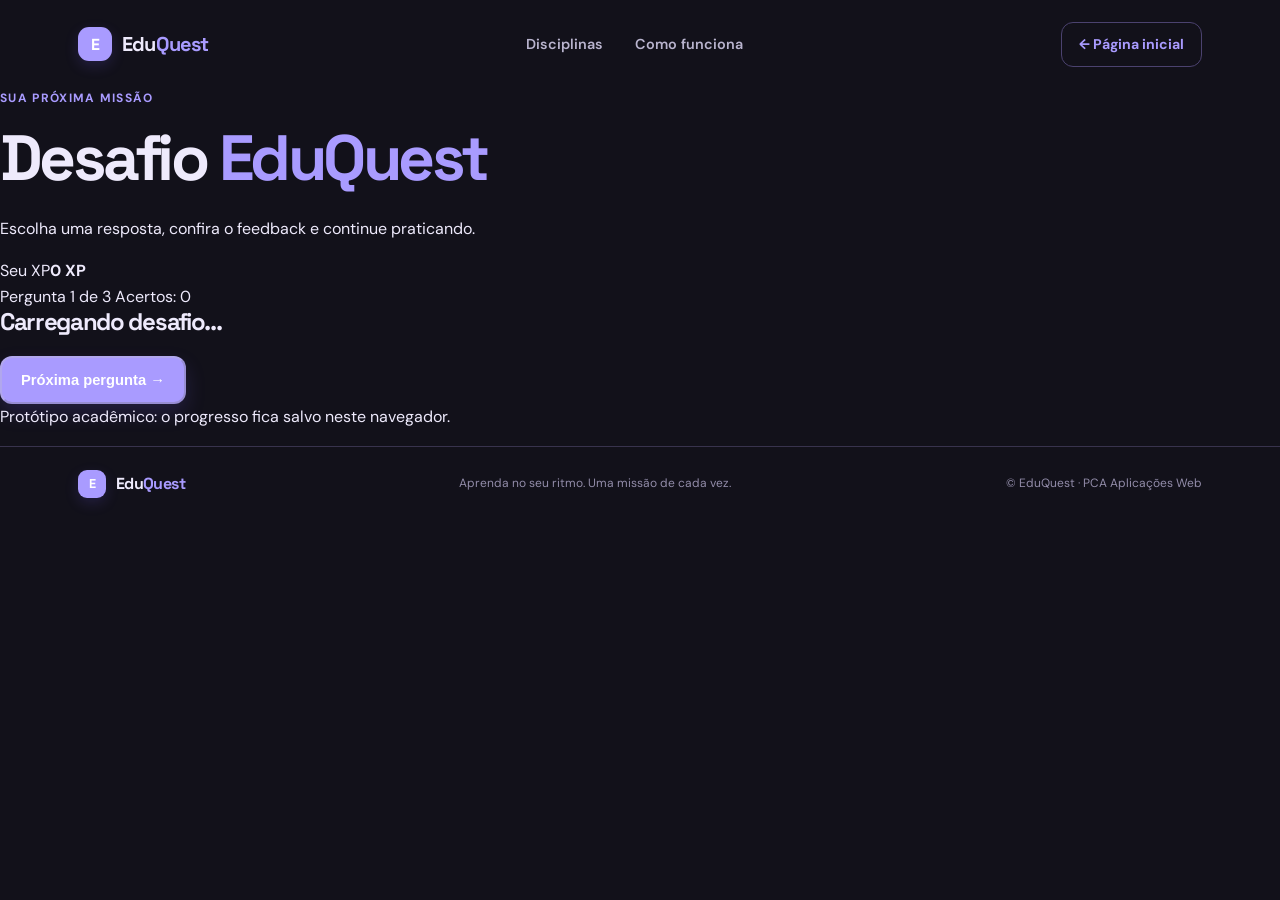
==== desafios.html @ dabb2384 "Add EduQuest quiz page" ====
<!doctype html>
<html lang="pt-BR">
<head>
  <meta charset="utf-8">
  <meta name="viewport" content="width=device-width, initial-scale=1">
  <meta name="description" content="Responda aos desafios do EduQuest e pratique seus conhecimentos.">
  <title>Desafios — EduQuest</title>
  <link rel="stylesheet" href="css/style.css">
  <script src="js/quiz.js" defer></script>
</head>
<body>
  <header class="site-header">
    <a class="brand" href="index.html" aria-label="EduQuest, página inicial">
      <span class="brand-mark" aria-hidden="true">E</span><span>Edu<span class="brand-accent">Quest</span></span>
    </a>
    <nav class="main-nav" aria-label="Navegação principal">
      <a href="index.html#disciplinas">Disciplinas</a>
      <a href="index.html#como-funciona">Como funciona</a>
    </nav>
    <a class="header-cta" href="index.html">← Página inicial</a>
  </header>

  <main class="quiz-main">
    <section class="quiz-intro">
      <p class="eyebrow">Sua próxima missão</p>
      <h1 id="quiz-title">Desafio <span>EduQuest</span></h1>
      <p id="quiz-description">Escolha uma resposta, confira o feedback e continue praticando.</p>
      <div class="xp-summary"><span>Seu XP</span><strong id="xp-total">0 XP</strong></div>
    </section>

    <section class="quiz-panel" aria-live="polite">
      <div class="quiz-progress-row">
        <span id="question-count">Pergunta 1 de 3</span>
        <span id="quiz-score">Acertos: 0</span>
      </div>
      <div class="quiz-progress-track"><div id="progress-fill" class="quiz-progress-fill"></div></div>
      <h2 id="question-text">Carregando desafio…</h2>
      <div id="answer-options" class="answer-options"></div>
      <p id="feedback" class="quiz-feedback" role="status"></p>
      <button id="next-button" class="button button-primary quiz-next" type="button" disabled>Próxima pergunta →</button>
    </section>
    <p class="quiz-footnote">Protótipo acadêmico: o progresso fica salvo neste navegador.</p>
  </main>

  <footer class="site-footer"><a class="brand footer-brand" href="index.html"><span class="brand-mark">E</span><span>Edu<span class="brand-accent">Quest</span></span></a><p>Aprenda no seu ritmo. Uma missão de cada vez.</p><span>© EduQuest · PCA Aplicações Web</span></footer>
</body>
</html>
---- css/style.css ----
@import url('https://fonts.googleapis.com/css2?family=DM+Sans:wght@400;500;600;700&family=Space+Grotesk:wght@500;600;700&display=swap');

:root {
  --ink: #20213a;
  --muted: #73748a;
  --purple: #6957d9;
  --purple-dark: #5140bd;
  --lavender: #f1efff;
  --line: #e9e7f2;
  --paper: #fcfbff;
  --mint: #e7f7ef;
  --yellow: #fff4d5;
  --pink: #fff0f0;
}
* { box-sizing: border-box; }
html { scroll-behavior: smooth; }
body { margin: 0; background: var(--paper); color: var(--ink); font-family: 'DM Sans', sans-serif; line-height: 1.6; }
a { color: inherit; text-decoration: none; }
.site-header { max-width: 1180px; margin: 0 auto; padding: 22px 28px; display: flex; align-items: center; justify-content: space-between; gap: 28px; }
.brand { display: inline-flex; align-items: center; gap: 10px; font: 700 1.25rem 'Space Grotesk', sans-serif; letter-spacing: -.04em; white-space: nowrap; }
.brand-mark { display: grid; place-items: center; width: 34px; height: 34px; border-radius: 11px; background: var(--purple); color: white; font-size: 1rem; box-shadow: 0 5px 14px #6957d933; }
.brand-accent { color: var(--purple); }
.main-nav { display: flex; gap: 32px; color: #686980; font-size: .9rem; font-weight: 600; }
.main-nav a:hover, .text-link:hover { color: var(--purple); }
.header-cta { padding: 10px 17px; border: 1px solid #dcd8fa; border-radius: 12px; color: var(--purple); font-weight: 700; font-size: .88rem; }
.header-cta span { margin-left: 8px; }
.hero { max-width: 1180px; margin: 0 auto; padding: 70px 28px 84px; display: grid; grid-template-columns: 1.08fr .92fr; align-items: center; gap: 52px; }
.eyebrow { margin: 0 0 15px; color: var(--purple); font-size: .75rem; font-weight: 700; letter-spacing: .11em; text-transform: uppercase; }
.eyebrow-dot { display: inline-block; width: 7px; height: 7px; margin-right: 8px; border-radius: 50%; background: #f2b94b; vertical-align: 1px; }
h1, h2, h3, p { margin-top: 0; }
h1, h2 { font-family: 'Space Grotesk', sans-serif; letter-spacing: -.055em; line-height: 1.12; }
h1 { margin-bottom: 22px; font-size: clamp(2.7rem, 5vw, 4.5rem); }
h1 span, h2 span { color: var(--purple); }
.hero-description { max-width: 490px; margin-bottom: 28px; color: var(--muted); font-size: 1.04rem; }
.hero-actions { display: flex; flex-wrap: wrap; align-items: center; gap: 23px; }
.button { display: inline-flex; align-items: center; justify-content: center; gap: 14px; padding: 14px 19px; border-radius: 12px; font-weight: 700; font-size: .92rem; }
.button-primary { background: var(--purple); color: white; box-shadow: 0 9px 20px #6957d933; }
.button-primary:hover { background: var(--purple-dark); transform: translateY(-1px); }
.text-link { color: #686980; font-size: .9rem; font-weight: 700; }
.text-link span { margin-left: 7px; }
.hero-note { margin-top: 34px; color: #85859a; font-size: .8rem; }
.note-icon { color: #e7ae35; margin-right: 7px; }
.hero-art { position: relative; min-height: 350px; display: grid; place-items: center; overflow: hidden; border-radius: 30px; background: radial-gradient(circle at 50% 48%, #e5e0ff 0, #f2efff 42%, #f9f7ff 74%); }
.orbit { position: absolute; border: 1px solid #c9c1f6; border-radius: 50%; transform: rotate(-25deg); }
.orbit-one { width: 300px; height: 170px; }
.orbit-two { width: 390px; height: 240px; border-color: #ddd7fa; transform: rotate(32deg); }
.quest-bubble { z-index: 1; width: 174px; height: 174px; display: flex; flex-direction: column; align-items: center; justify-content: center; border: 8px solid #fff; border-radius: 42px; background: linear-gradient(145deg, #7867e8, #5543c6); color: white; box-shadow: 0 20px 45px #5947c53d; transform: rotate(-7deg); }
.quest-spark { font-size: 2rem; line-height: 1; }
.quest-word { margin-top: 7px; font: 700 1.45rem 'Space Grotesk', sans-serif; letter-spacing: .08em; }
.quest-sub { font-size: .58rem; letter-spacing: .2em; opacity: .8; }
.floating-card { position: absolute; z-index: 2; display: flex; align-items: center; gap: 10px; padding: 12px 15px; border: 1px solid #ffffffb3; border-radius: 14px; background: #fff; box-shadow: 0 12px 30px #38305c12; }
.floating-card strong, .floating-card small { display: block; }
.floating-card strong { font-size: .76rem; }
.floating-card small { color: var(--muted); font-size: .67rem; }
.floating-card-top { top: 54px; right: 21px; }
.floating-card-bottom { bottom: 45px; left: 18px; }
.mini-icon { display: grid; place-items: center; width: 30px; height: 30px; border-radius: 9px; font-weight: 700; }
.mini-icon.purple { background: var(--lavender); color: var(--purple); }
.mini-icon.yellow { background: var(--yellow); color: #c38b1c; }
.art-star { position: absolute; color: #b2a7f0; }
.star-one { top: 37px; left: 68px; font-size: 1.5rem; }
.star-two { right: 70px; bottom: 78px; font-size: 2rem; }
.star-three { left: 90px; bottom: 105px; font-size: .8rem; }
.section { max-width: 1180px; margin: 0 auto; padding: 32px 28px 88px; }
.section-heading { display: flex; align-items: end; justify-content: space-between; gap: 30px; margin-bottom: 30px; }
.section-heading h2, .how-section h2 { margin-bottom: 0; font-size: clamp(1.8rem, 3vw, 2.6rem); }
.section-intro { max-width: 340px; margin-bottom: 4px; color: var(--muted); font-size: .9rem; }
.subject-grid { display: grid; grid-template-columns: repeat(3, 1fr); gap: 18px; }
.subject-card { min-height: 250px; padding: 25px; border: 1px solid var(--line); border-radius: 20px; background: white; transition: transform .2s, box-shadow .2s; }
.subject-card:hover { transform: translateY(-4px); box-shadow: 0 15px 35px #29234c0b; }
.subject-icon { display: grid; place-items: center; width: 48px; height: 48px; margin-bottom: 19px; border-radius: 14px; font-size: 1.5rem; font-weight: 700; }
.math-card .subject-icon { background: var(--lavender); color: var(--purple); }
.science-card .subject-icon { background: var(--mint); color: #23865c; }
.history-card .subject-icon { background: var(--yellow); color: #b98112; }
.subject-tag { color: #8b8ba0; font-size: .68rem; font-weight: 700; letter-spacing: .08em; text-transform: uppercase; }
.subject-card h3 { margin: 7px 0 8px; font: 700 1.28rem 'Space Grotesk', sans-serif; }
.subject-card p { min-height: 48px; margin-bottom: 18px; color: var(--muted); font-size: .84rem; }
.card-link { color: var(--purple); font-size: .82rem; font-weight: 700; }
.card-link span { margin-left: 6px; }
.how-section { padding: 75px 28px; background: #f2f0ff; }
.how-inner { max-width: 1124px; margin: 0 auto; display: grid; grid-template-columns: 1fr 1fr; gap: 70px; align-items: start; }
.how-section h2 { font-size: clamp(2rem, 3.5vw, 3rem); }
.steps { display: grid; gap: 22px; }
.step { display: flex; gap: 17px; padding-bottom: 21px; border-bottom: 1px solid #dfdcf5; }
.step:last-child { border-bottom: 0; padding-bottom: 0; }
.step-number { color: #9b91df; font: 700 1rem 'Space Grotesk', sans-serif; }
.step h3 { margin-bottom: 5px; font: 700 1rem 'Space Grotesk', sans-serif; }
.step p { margin-bottom: 0; color: var(--muted); font-size: .85rem; }
.about-strip { max-width: 1124px; margin: 0 auto; padding: 70px 28px; display: flex; align-items: flex-start; gap: 23px; }
.about-symbol { display: grid; place-items: center; flex: 0 0 48px; height: 48px; border-radius: 15px; background: var(--lavender); color: var(--purple); font-size: 1.5rem; }
.about-strip h2 { max-width: 650px; margin-bottom: 12px; font-size: clamp(1.5rem, 2.5vw, 2.1rem); }
.about-strip p:last-child { max-width: 700px; margin-bottom: 0; color: var(--muted); font-size: .9rem; }
.site-footer { display: flex; flex-wrap: wrap; align-items: center; justify-content: space-between; gap: 15px; padding: 23px max(28px, calc((100% - 1124px)/2)); border-top: 1px solid var(--line); color: #85859a; font-size: .75rem; }
.footer-brand { color: var(--ink); font-size: 1rem; }
.footer-brand .brand-mark { width: 28px; height: 28px; border-radius: 9px; font-size: .8rem; }
.site-footer p { margin: 0; }
@media (max-width: 800px) {
  .site-header { flex-wrap: wrap; padding: 18px 22px; }
  .main-nav { order: 3; width: 100%; justify-content: center; gap: 22px; }
  .hero { grid-template-columns: 1fr; padding: 48px 22px 65px; gap: 35px; }
  .hero-art { min-height: 300px; }
  .section { padding: 20px 22px 65px; }
  .section-heading { align-items: flex-start; flex-direction: column; gap: 12px; }
  .subject-grid { grid-template-columns: 1fr; }
  .subject-card { min-height: auto; }
  .subject-card p { min-height: 0; }
  .how-inner { grid-template-columns: 1fr; gap: 35px; }
  .how-section { padding: 55px 22px; }
  .about-strip { padding: 55px 22px; }
}
@media (max-width: 440px) {
  .header-cta { padding: 8px 12px; }
  .main-nav { gap: 14px; font-size: .8rem; }
  .hero-art { min-height: 260px; }
  .quest-bubble { width: 145px; height: 145px; border-radius: 35px; }
  .floating-card-top { right: 8px; top: 25px; }
  .floating-card-bottom { left: 8px; bottom: 24px; }
  .site-footer { align-items: flex-start; flex-direction: column; }
}

/* Dark theme: conforto visual mantendo a identidade roxa do EduQuest */
:root {
  color-scheme: dark;
  --ink: #eeeafc;
  --muted: #aaa5c1;
  --purple: #a99bff;
  --purple-dark: #8875f5;
  --lavender: #292442;
  --line: #38334d;
  --paper: #12111a;
  --mint: #20372f;
  --yellow: #3b3020;
  --pink: #3a252e;
}
body { background: var(--paper); color: var(--ink); }
.main-nav { color: #b9b4ce; }
.header-cta { border-color: #4b426f; color: var(--purple); }
.hero-description, .text-link, .floating-card small, .subject-card p,
.step p, .about-strip p:last-child { color: var(--muted); }
.hero-note, .subject-tag, .site-footer { color: #928ca9; }
.hero-art { background: radial-gradient(circle at 50% 48%, #30284f 0, #211c36 45%, #191622 78%); }
.orbit { border-color: #514775; }
.orbit-two { border-color: #3d3558; }
.floating-card { background: #262233; border-color: #39334c; }
.subject-card { background: #1d1a29; border-color: var(--line); }
.subject-card:hover { box-shadow: 0 15px 35px #00000030; }
.how-section { background: #1c1929; }
.step { border-bottom-color: #39334d; }
.site-footer { border-top-color: var(--line); }
.footer-brand { color: var(--ink); }
.button-primary { color: #fff; }
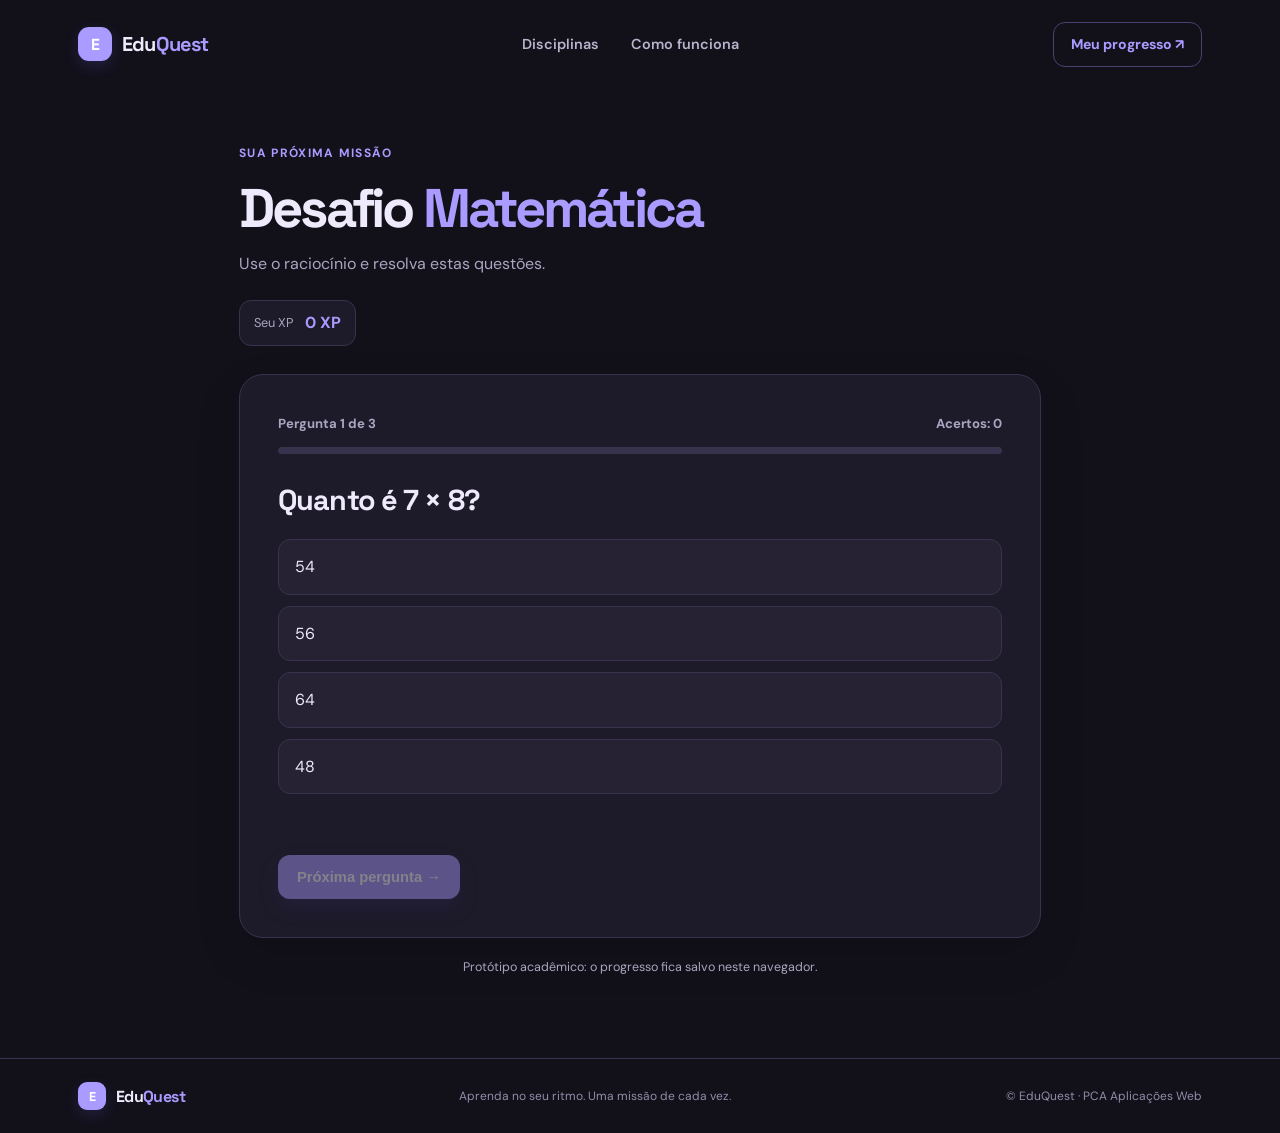
==== commit 36ee86c4: "Add progress link to quiz header" ====
--- a/desafios.html
+++ b/desafios.html
@@ -17,7 +17,7 @@
       <a href="index.html#disciplinas">Disciplinas</a>
       <a href="index.html#como-funciona">Como funciona</a>
     </nav>
-    <a class="header-cta" href="index.html">← Página inicial</a>
+    <a class="header-cta" href="progresso.html">Meu progresso ↗</a>
   </header>
 
   <main class="quiz-main">
--- a/css/style.css
+++ b/css/style.css
@@ -149,3 +149,30 @@
 .site-footer { border-top-color: var(--line); }
 .footer-brand { color: var(--ink); }
 .button-primary { color: #fff; }
+
+/* Telas de desafio */
+.quiz-main { max-width: 850px; min-height: 68vh; margin: 0 auto; padding: 55px 24px 80px; }
+.quiz-intro { position: relative; margin-bottom: 28px; }
+.quiz-intro h1 { margin-bottom: 12px; font-size: clamp(2.2rem, 5vw, 3.4rem); }
+.quiz-intro > p:not(.eyebrow) { max-width: 570px; color: var(--muted); }
+.xp-summary { display: inline-flex; align-items: center; gap: 12px; margin-top: 8px; padding: 9px 14px; border: 1px solid var(--line); border-radius: 12px; background: #1d1a29; }
+.xp-summary span { color: var(--muted); font-size: .8rem; }
+.xp-summary strong { color: var(--purple); }
+.quiz-panel { padding: clamp(22px, 5vw, 38px); border: 1px solid var(--line); border-radius: 24px; background: #1d1a29; box-shadow: 0 18px 45px #00000020; }
+.quiz-progress-row { display: flex; justify-content: space-between; gap: 15px; color: var(--muted); font-size: .82rem; font-weight: 700; }
+.quiz-progress-track { height: 7px; margin: 13px 0 30px; overflow: hidden; border-radius: 20px; background: #38334d; }
+.quiz-progress-fill { width: 0; height: 100%; border-radius: inherit; background: var(--purple); transition: width .25s ease; }
+.quiz-panel h2 { margin-bottom: 23px; font-size: clamp(1.35rem, 3vw, 1.8rem); letter-spacing: -.03em; }
+.answer-options { display: grid; gap: 11px; }
+.answer-option { width: 100%; padding: 14px 16px; border: 1px solid var(--line); border-radius: 12px; background: #262233; color: var(--ink); text-align: left; font: inherit; cursor: pointer; transition: border-color .15s, background .15s; }
+.answer-option:hover:not(:disabled) { border-color: var(--purple); background: #302a46; }
+.answer-option:disabled { cursor: default; opacity: .9; }
+.answer-option.answer-correct { border-color: #3c9d75; background: #20372f; }
+.answer-option.answer-wrong { border-color: #c56c7a; background: #3a252e; }
+.quiz-feedback { min-height: 25px; margin: 17px 0; color: var(--muted); font-size: .9rem; }
+.feedback-correct { color: #78d5a9; }
+.feedback-wrong { color: #f0a0aa; }
+.quiz-next { margin-top: 2px; border: 0; cursor: pointer; }
+.quiz-next:disabled { opacity: .45; cursor: not-allowed; }
+.quiz-footnote { margin: 20px 0 0; color: var(--muted); font-size: .78rem; text-align: center; }
+@media (max-width: 520px) { .quiz-main { padding: 38px 18px 60px; } .quiz-panel { border-radius: 18px; } }
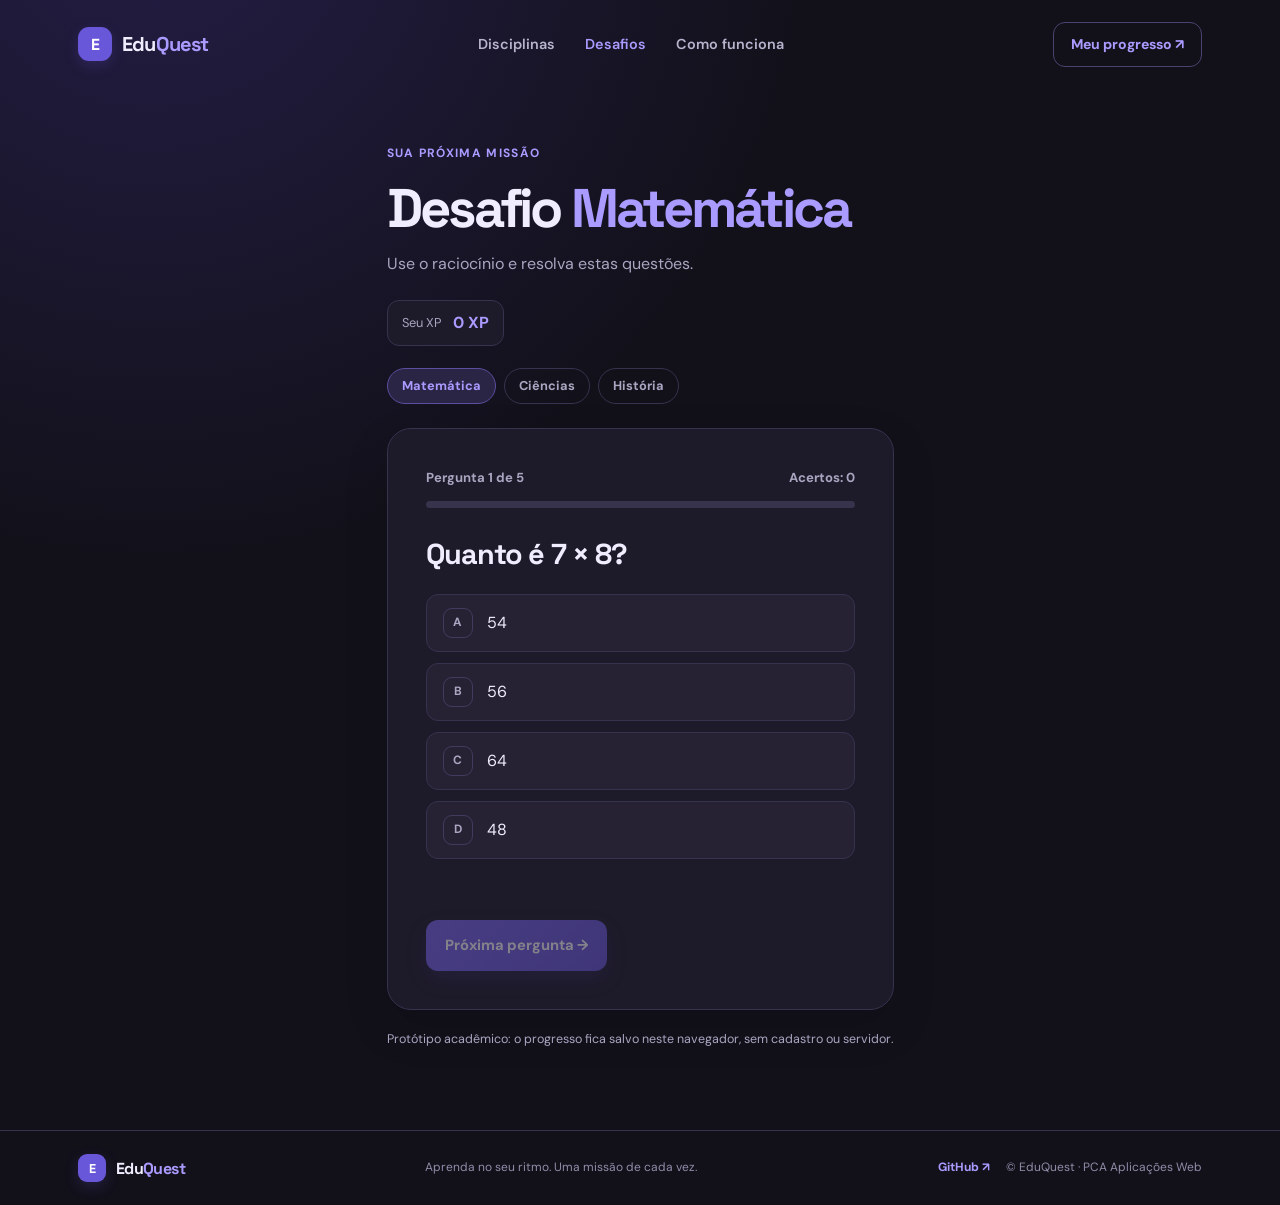
==== commit 5aff384a: "feat: expand quizzes and add per-subject results" ====
--- a/desafios.html
+++ b/desafios.html
@@ -4,23 +4,32 @@
   <meta charset="utf-8">
   <meta name="viewport" content="width=device-width, initial-scale=1">
   <meta name="description" content="Responda aos desafios do EduQuest e pratique seus conhecimentos.">
+  <meta name="theme-color" content="#12111a">
+  <meta property="og:title" content="Desafios — EduQuest">
+  <meta property="og:description" content="Escolha uma disciplina, responda às questões e acumule XP no EduQuest.">
+  <meta property="og:type" content="website">
   <title>Desafios — EduQuest</title>
+  <link rel="icon" href="favicon.svg" type="image/svg+xml">
   <link rel="stylesheet" href="css/style.css">
+  <script src="js/questions.js" defer></script>
+  <script src="js/storage.js" defer></script>
   <script src="js/quiz.js" defer></script>
 </head>
 <body>
+  <a class="skip-link" href="#conteudo">Pular para o conteúdo</a>
   <header class="site-header">
     <a class="brand" href="index.html" aria-label="EduQuest, página inicial">
       <span class="brand-mark" aria-hidden="true">E</span><span>Edu<span class="brand-accent">Quest</span></span>
     </a>
     <nav class="main-nav" aria-label="Navegação principal">
       <a href="index.html#disciplinas">Disciplinas</a>
+      <a href="desafios.html" aria-current="page">Desafios</a>
       <a href="index.html#como-funciona">Como funciona</a>
     </nav>
     <a class="header-cta" href="progresso.html">Meu progresso ↗</a>
   </header>
 
-  <main class="quiz-main">
+  <main class="quiz-main" id="conteudo">
     <section class="quiz-intro">
       <p class="eyebrow">Sua próxima missão</p>
       <h1 id="quiz-title">Desafio <span>EduQuest</span></h1>
@@ -28,20 +37,50 @@
       <div class="xp-summary"><span>Seu XP</span><strong id="xp-total">0 XP</strong></div>
     </section>
 
+    <nav id="subject-tabs" class="subject-tabs" aria-label="Escolha a disciplina"></nav>
+
     <section class="quiz-panel" aria-live="polite">
       <div class="quiz-progress-row">
-        <span id="question-count">Pergunta 1 de 3</span>
+        <span id="question-count">Pergunta 1 de 5</span>
         <span id="quiz-score">Acertos: 0</span>
       </div>
       <div class="quiz-progress-track"><div id="progress-fill" class="quiz-progress-fill"></div></div>
-      <h2 id="question-text">Carregando desafio…</h2>
-      <div id="answer-options" class="answer-options"></div>
-      <p id="feedback" class="quiz-feedback" role="status"></p>
-      <button id="next-button" class="button button-primary quiz-next" type="button" disabled>Próxima pergunta →</button>
+
+      <div id="question-view">
+        <h2 id="question-text">Carregando desafio…</h2>
+        <div id="answer-options" class="answer-options"></div>
+        <p id="feedback" class="quiz-feedback" role="status"></p>
+        <button id="next-button" class="button button-primary quiz-next" type="button" disabled>Próxima pergunta →</button>
+      </div>
+
+      <div id="result-view" class="quiz-result" tabindex="-1" hidden>
+        <span class="result-badge" aria-hidden="true">✦</span>
+        <p class="eyebrow">Missão concluída</p>
+        <h2 id="result-title">Você concluiu o desafio!</h2>
+        <p id="result-message">Confira seu resultado e continue praticando.</p>
+        <div class="result-stats">
+          <div><span>Acertos</span><strong id="result-score">0/5</strong></div>
+          <div><span>XP nesta rodada</span><strong id="result-xp">0 XP</strong></div>
+          <div><span>Seu melhor</span><strong id="result-best">0/5</strong></div>
+        </div>
+        <div class="result-actions">
+          <button id="retry-button" class="button button-primary" type="button">Refazer desafio ↻</button>
+          <a class="button button-secondary" href="index.html#disciplinas">Escolher outra disciplina</a>
+        </div>
+      </div>
     </section>
-    <p class="quiz-footnote">Protótipo acadêmico: o progresso fica salvo neste navegador.</p>
+
+    <p class="quiz-footnote">Protótipo acadêmico: o progresso fica salvo neste navegador, sem cadastro ou servidor.</p>
+    <noscript><p class="noscript-note">Ative o JavaScript para responder aos desafios e salvar seu progresso.</p></noscript>
   </main>
 
-  <footer class="site-footer"><a class="brand footer-brand" href="index.html"><span class="brand-mark">E</span><span>Edu<span class="brand-accent">Quest</span></span></a><p>Aprenda no seu ritmo. Uma missão de cada vez.</p><span>© EduQuest · PCA Aplicações Web</span></footer>
+  <footer class="site-footer">
+    <a class="brand footer-brand" href="index.html"><span class="brand-mark" aria-hidden="true">E</span><span>Edu<span class="brand-accent">Quest</span></span></a>
+    <p>Aprenda no seu ritmo. Uma missão de cada vez.</p>
+    <div class="footer-meta">
+      <a href="https://github.com/B1smu7h/TrabalhoPCAEduQuest" target="_blank" rel="noopener">GitHub ↗</a>
+      <span>© EduQuest · PCA Aplicações Web</span>
+    </div>
+  </footer>
 </body>
-</html>+</html>
--- a/css/style.css
+++ b/css/style.css
@@ -1,99 +1,753 @@
 @import url('https://fonts.googleapis.com/css2?family=DM+Sans:wght@400;500;600;700&family=Space+Grotesk:wght@500;600;700&display=swap');
 
 :root {
-  --ink: #20213a;
-  --muted: #73748a;
-  --purple: #6957d9;
-  --purple-dark: #5140bd;
-  --lavender: #f1efff;
-  --line: #e9e7f2;
-  --paper: #fcfbff;
-  --mint: #e7f7ef;
-  --yellow: #fff4d5;
-  --pink: #fff0f0;
-}
+  color-scheme: dark;
+  --ink: #f0edff;
+  --muted: #aaa5c1;
+  --purple: #a99bff;
+  --purple-strong: #8d7bff;
+  --purple-deep: #6957d9;
+  --purple-dark: #5a48c6;
+  --lavender: #2a2445;
+  --line: #37324e;
+  --paper: #12111a;
+  --surface: #1b1827;
+  --surface-alt: #1d1a29;
+  --surface-2: #262233;
+  --surface-3: #1c1929;
+  --mint: #20372f;
+  --yellow: #3b3020;
+  --pink: #3a252e;
+  --success: #7bd8ac;
+  --danger: #f0a0aa;
+  --warning: #f2b94b;
+}
+
 * { box-sizing: border-box; }
+
 html { scroll-behavior: smooth; }
-body { margin: 0; background: var(--paper); color: var(--ink); font-family: 'DM Sans', sans-serif; line-height: 1.6; }
+
+body {
+  min-height: 100vh;
+  display: flex;
+  flex-direction: column;
+  margin: 0;
+  background:
+    radial-gradient(circle at 12% -8%, #241d45 0, transparent 38%),
+    var(--paper);
+  color: var(--ink);
+  font-family: 'DM Sans', sans-serif;
+  line-height: 1.6;
+}
+
+main { flex: 1 0 auto; }
+
 a { color: inherit; text-decoration: none; }
-.site-header { max-width: 1180px; margin: 0 auto; padding: 22px 28px; display: flex; align-items: center; justify-content: space-between; gap: 28px; }
-.brand { display: inline-flex; align-items: center; gap: 10px; font: 700 1.25rem 'Space Grotesk', sans-serif; letter-spacing: -.04em; white-space: nowrap; }
-.brand-mark { display: grid; place-items: center; width: 34px; height: 34px; border-radius: 11px; background: var(--purple); color: white; font-size: 1rem; box-shadow: 0 5px 14px #6957d933; }
+
+button, input { font: inherit; }
+
+:focus-visible {
+  outline: 2px solid var(--warning);
+  outline-offset: 3px;
+}
+
+h1, h2, h3, p { margin-top: 0; }
+
+h1, h2 {
+  font-family: 'Space Grotesk', sans-serif;
+  letter-spacing: -.055em;
+  line-height: 1.12;
+}
+
+h1 { margin-bottom: 22px; font-size: clamp(2.7rem, 5vw, 4.5rem); }
+
+h1 span, h2 span { color: var(--purple); }
+
+.skip-link {
+  position: absolute;
+  z-index: 100;
+  top: 12px;
+  left: 12px;
+  padding: 10px 16px;
+  border-radius: 10px;
+  background: var(--purple-deep);
+  color: #fff;
+  font-weight: 700;
+  transform: translateY(-180%);
+  transition: transform .2s ease;
+}
+
+.skip-link:focus { transform: translateY(0); }
+
+/* Cabeçalho e navegação */
+.site-header {
+  max-width: 1180px;
+  width: 100%;
+  margin: 0 auto;
+  padding: 22px 28px;
+  display: flex;
+  align-items: center;
+  justify-content: space-between;
+  gap: 28px;
+}
+
+.brand {
+  display: inline-flex;
+  align-items: center;
+  gap: 10px;
+  font: 700 1.25rem 'Space Grotesk', sans-serif;
+  letter-spacing: -.04em;
+  white-space: nowrap;
+}
+
+.brand-mark {
+  display: grid;
+  place-items: center;
+  width: 34px;
+  height: 34px;
+  border-radius: 11px;
+  background: var(--purple-deep);
+  color: white;
+  font-size: 1rem;
+  box-shadow: 0 5px 14px #6957d933;
+}
+
 .brand-accent { color: var(--purple); }
-.main-nav { display: flex; gap: 32px; color: #686980; font-size: .9rem; font-weight: 600; }
-.main-nav a:hover, .text-link:hover { color: var(--purple); }
-.header-cta { padding: 10px 17px; border: 1px solid #dcd8fa; border-radius: 12px; color: var(--purple); font-weight: 700; font-size: .88rem; }
-.header-cta span { margin-left: 8px; }
-.hero { max-width: 1180px; margin: 0 auto; padding: 70px 28px 84px; display: grid; grid-template-columns: 1.08fr .92fr; align-items: center; gap: 52px; }
-.eyebrow { margin: 0 0 15px; color: var(--purple); font-size: .75rem; font-weight: 700; letter-spacing: .11em; text-transform: uppercase; }
-.eyebrow-dot { display: inline-block; width: 7px; height: 7px; margin-right: 8px; border-radius: 50%; background: #f2b94b; vertical-align: 1px; }
-h1, h2, h3, p { margin-top: 0; }
-h1, h2 { font-family: 'Space Grotesk', sans-serif; letter-spacing: -.055em; line-height: 1.12; }
-h1 { margin-bottom: 22px; font-size: clamp(2.7rem, 5vw, 4.5rem); }
-h1 span, h2 span { color: var(--purple); }
-.hero-description { max-width: 490px; margin-bottom: 28px; color: var(--muted); font-size: 1.04rem; }
+
+.main-nav {
+  display: flex;
+  align-items: center;
+  gap: 30px;
+  color: #b9b4ce;
+  font-size: .9rem;
+  font-weight: 600;
+}
+
+.main-nav a { transition: color .15s ease; }
+.main-nav a:hover, .main-nav a[aria-current="page"], .text-link:hover { color: var(--purple); }
+
+.header-cta {
+  padding: 10px 17px;
+  border: 1px solid #4b426f;
+  border-radius: 12px;
+  color: var(--purple);
+  font-weight: 700;
+  font-size: .88rem;
+  transition: border-color .15s ease, background .15s ease;
+}
+
+.header-cta:hover { border-color: var(--purple); background: var(--lavender); }
+
+/* Página inicial */
+.hero {
+  max-width: 1180px;
+  margin: 0 auto;
+  padding: 70px 28px 84px;
+  display: grid;
+  grid-template-columns: 1.08fr .92fr;
+  align-items: center;
+  gap: 52px;
+}
+
+.eyebrow {
+  margin: 0 0 15px;
+  color: var(--purple);
+  font-size: .75rem;
+  font-weight: 700;
+  letter-spacing: .11em;
+  text-transform: uppercase;
+}
+
+.eyebrow-dot {
+  display: inline-block;
+  width: 7px;
+  height: 7px;
+  margin-right: 8px;
+  border-radius: 50%;
+  background: var(--warning);
+  vertical-align: 1px;
+}
+
+.hero-description {
+  max-width: 490px;
+  margin-bottom: 28px;
+  color: var(--muted);
+  font-size: 1.04rem;
+}
+
 .hero-actions { display: flex; flex-wrap: wrap; align-items: center; gap: 23px; }
-.button { display: inline-flex; align-items: center; justify-content: center; gap: 14px; padding: 14px 19px; border-radius: 12px; font-weight: 700; font-size: .92rem; }
-.button-primary { background: var(--purple); color: white; box-shadow: 0 9px 20px #6957d933; }
-.button-primary:hover { background: var(--purple-dark); transform: translateY(-1px); }
-.text-link { color: #686980; font-size: .9rem; font-weight: 700; }
+
+.button {
+  display: inline-flex;
+  align-items: center;
+  justify-content: center;
+  gap: 12px;
+  padding: 14px 19px;
+  border-radius: 12px;
+  font-weight: 700;
+  font-size: .92rem;
+  transition: transform .15s ease, background .15s ease, border-color .15s ease, color .15s ease;
+}
+
+.button-primary {
+  background: linear-gradient(135deg, #7c68f0, var(--purple-deep));
+  color: #fff;
+  box-shadow: 0 9px 20px #6957d933;
+}
+
+.button-primary:hover {
+  background: linear-gradient(135deg, #8b78ff, var(--purple-dark));
+  transform: translateY(-1px);
+}
+
+.button-secondary {
+  border: 1px solid #4b426f;
+  background: transparent;
+  color: var(--purple);
+}
+
+.button-secondary:hover { border-color: var(--purple); background: var(--lavender); }
+
+.button-ghost {
+  border: 1px solid var(--line);
+  background: transparent;
+  color: var(--ink);
+}
+
+.button-ghost:hover { border-color: var(--danger); color: var(--danger); }
+
+.button:disabled { opacity: .45; cursor: not-allowed; transform: none; }
+
+.text-link { color: #b9b4ce; font-size: .9rem; font-weight: 700; }
 .text-link span { margin-left: 7px; }
-.hero-note { margin-top: 34px; color: #85859a; font-size: .8rem; }
-.note-icon { color: #e7ae35; margin-right: 7px; }
-.hero-art { position: relative; min-height: 350px; display: grid; place-items: center; overflow: hidden; border-radius: 30px; background: radial-gradient(circle at 50% 48%, #e5e0ff 0, #f2efff 42%, #f9f7ff 74%); }
-.orbit { position: absolute; border: 1px solid #c9c1f6; border-radius: 50%; transform: rotate(-25deg); }
+
+.hero-note { margin-top: 34px; color: #928ca9; font-size: .8rem; }
+.note-icon { color: var(--warning); margin-right: 7px; }
+
+.hero-art {
+  position: relative;
+  min-height: 350px;
+  display: grid;
+  place-items: center;
+  overflow: hidden;
+  border: 1px solid #2e2847;
+  border-radius: 30px;
+  background: radial-gradient(circle at 50% 48%, #30284f 0, #211c36 45%, #191622 78%);
+}
+
+.orbit { position: absolute; border: 1px solid #514775; border-radius: 50%; transform: rotate(-25deg); }
 .orbit-one { width: 300px; height: 170px; }
-.orbit-two { width: 390px; height: 240px; border-color: #ddd7fa; transform: rotate(32deg); }
-.quest-bubble { z-index: 1; width: 174px; height: 174px; display: flex; flex-direction: column; align-items: center; justify-content: center; border: 8px solid #fff; border-radius: 42px; background: linear-gradient(145deg, #7867e8, #5543c6); color: white; box-shadow: 0 20px 45px #5947c53d; transform: rotate(-7deg); }
+.orbit-two { width: 390px; height: 240px; border-color: #3d3558; transform: rotate(32deg); }
+
+.quest-bubble {
+  z-index: 1;
+  width: 174px;
+  height: 174px;
+  display: flex;
+  flex-direction: column;
+  align-items: center;
+  justify-content: center;
+  border: 8px solid #fff;
+  border-radius: 42px;
+  background: linear-gradient(145deg, #7867e8, #5543c6);
+  color: white;
+  box-shadow: 0 20px 45px #5947c53d;
+  transform: rotate(-7deg);
+}
+
 .quest-spark { font-size: 2rem; line-height: 1; }
 .quest-word { margin-top: 7px; font: 700 1.45rem 'Space Grotesk', sans-serif; letter-spacing: .08em; }
 .quest-sub { font-size: .58rem; letter-spacing: .2em; opacity: .8; }
-.floating-card { position: absolute; z-index: 2; display: flex; align-items: center; gap: 10px; padding: 12px 15px; border: 1px solid #ffffffb3; border-radius: 14px; background: #fff; box-shadow: 0 12px 30px #38305c12; }
+
+.floating-card {
+  position: absolute;
+  z-index: 2;
+  display: flex;
+  align-items: center;
+  gap: 10px;
+  padding: 12px 15px;
+  border: 1px solid #39334c;
+  border-radius: 14px;
+  background: #262233;
+  box-shadow: 0 12px 30px #0000003d;
+}
+
 .floating-card strong, .floating-card small { display: block; }
 .floating-card strong { font-size: .76rem; }
 .floating-card small { color: var(--muted); font-size: .67rem; }
 .floating-card-top { top: 54px; right: 21px; }
 .floating-card-bottom { bottom: 45px; left: 18px; }
-.mini-icon { display: grid; place-items: center; width: 30px; height: 30px; border-radius: 9px; font-weight: 700; }
+
+.mini-icon {
+  display: grid;
+  place-items: center;
+  width: 30px;
+  height: 30px;
+  border-radius: 9px;
+  font-weight: 700;
+}
+
 .mini-icon.purple { background: var(--lavender); color: var(--purple); }
-.mini-icon.yellow { background: var(--yellow); color: #c38b1c; }
-.art-star { position: absolute; color: #b2a7f0; }
+.mini-icon.yellow { background: var(--yellow); color: #e0ad45; }
+
+.art-star { position: absolute; color: #6f61b5; }
 .star-one { top: 37px; left: 68px; font-size: 1.5rem; }
 .star-two { right: 70px; bottom: 78px; font-size: 2rem; }
 .star-three { left: 90px; bottom: 105px; font-size: .8rem; }
+
+/* Seções gerais */
 .section { max-width: 1180px; margin: 0 auto; padding: 32px 28px 88px; }
-.section-heading { display: flex; align-items: end; justify-content: space-between; gap: 30px; margin-bottom: 30px; }
+
+.section-heading {
+  display: flex;
+  align-items: end;
+  justify-content: space-between;
+  gap: 30px;
+  margin-bottom: 30px;
+}
+
 .section-heading h2, .how-section h2 { margin-bottom: 0; font-size: clamp(1.8rem, 3vw, 2.6rem); }
 .section-intro { max-width: 340px; margin-bottom: 4px; color: var(--muted); font-size: .9rem; }
+
 .subject-grid { display: grid; grid-template-columns: repeat(3, 1fr); gap: 18px; }
-.subject-card { min-height: 250px; padding: 25px; border: 1px solid var(--line); border-radius: 20px; background: white; transition: transform .2s, box-shadow .2s; }
-.subject-card:hover { transform: translateY(-4px); box-shadow: 0 15px 35px #29234c0b; }
-.subject-icon { display: grid; place-items: center; width: 48px; height: 48px; margin-bottom: 19px; border-radius: 14px; font-size: 1.5rem; font-weight: 700; }
+
+.subject-card {
+  min-height: 265px;
+  padding: 25px;
+  border: 1px solid var(--line);
+  border-radius: 20px;
+  background: var(--surface-alt);
+  transition: transform .2s ease, box-shadow .2s ease, border-color .2s ease;
+}
+
+.subject-card:hover {
+  transform: translateY(-4px);
+  border-color: #4a4270;
+  box-shadow: 0 15px 35px #00000030;
+}
+
+.subject-card-top { display: flex; align-items: center; justify-content: space-between; gap: 12px; }
+
+.subject-icon {
+  display: grid;
+  place-items: center;
+  width: 48px;
+  height: 48px;
+  margin-bottom: 19px;
+  border-radius: 14px;
+  font-size: 1.5rem;
+  font-weight: 700;
+}
+
 .math-card .subject-icon { background: var(--lavender); color: var(--purple); }
-.science-card .subject-icon { background: var(--mint); color: #23865c; }
-.history-card .subject-icon { background: var(--yellow); color: #b98112; }
-.subject-tag { color: #8b8ba0; font-size: .68rem; font-weight: 700; letter-spacing: .08em; text-transform: uppercase; }
+.science-card .subject-icon { background: var(--mint); color: #63d3a3; }
+.history-card .subject-icon { background: var(--yellow); color: #e0ad45; }
+
+.subject-tag {
+  color: #928ca9;
+  font-size: .68rem;
+  font-weight: 700;
+  letter-spacing: .08em;
+  text-transform: uppercase;
+}
+
+.subject-count {
+  padding: 3px 9px;
+  border: 1px solid var(--line);
+  border-radius: 20px;
+  color: var(--muted);
+  font-size: .65rem;
+  font-weight: 700;
+  white-space: nowrap;
+}
+
 .subject-card h3 { margin: 7px 0 8px; font: 700 1.28rem 'Space Grotesk', sans-serif; }
 .subject-card p { min-height: 48px; margin-bottom: 18px; color: var(--muted); font-size: .84rem; }
+
 .card-link { color: var(--purple); font-size: .82rem; font-weight: 700; }
+.card-link:hover { color: var(--purple-strong); }
 .card-link span { margin-left: 6px; }
-.how-section { padding: 75px 28px; background: #f2f0ff; }
-.how-inner { max-width: 1124px; margin: 0 auto; display: grid; grid-template-columns: 1fr 1fr; gap: 70px; align-items: start; }
+
+.how-section {
+  padding: 75px 28px;
+  border-top: 1px solid #2b2640;
+  border-bottom: 1px solid #2b2640;
+  background: var(--surface-3);
+}
+
+.how-inner {
+  max-width: 1124px;
+  margin: 0 auto;
+  display: grid;
+  grid-template-columns: 1fr 1fr;
+  gap: 70px;
+  align-items: start;
+}
+
 .how-section h2 { font-size: clamp(2rem, 3.5vw, 3rem); }
+
 .steps { display: grid; gap: 22px; }
-.step { display: flex; gap: 17px; padding-bottom: 21px; border-bottom: 1px solid #dfdcf5; }
+
+.step {
+  display: flex;
+  gap: 17px;
+  padding-bottom: 21px;
+  border-bottom: 1px solid #39334d;
+}
+
 .step:last-child { border-bottom: 0; padding-bottom: 0; }
 .step-number { color: #9b91df; font: 700 1rem 'Space Grotesk', sans-serif; }
 .step h3 { margin-bottom: 5px; font: 700 1rem 'Space Grotesk', sans-serif; }
 .step p { margin-bottom: 0; color: var(--muted); font-size: .85rem; }
-.about-strip { max-width: 1124px; margin: 0 auto; padding: 70px 28px; display: flex; align-items: flex-start; gap: 23px; }
-.about-symbol { display: grid; place-items: center; flex: 0 0 48px; height: 48px; border-radius: 15px; background: var(--lavender); color: var(--purple); font-size: 1.5rem; }
+
+.about-strip {
+  max-width: 1124px;
+  margin: 0 auto;
+  padding: 70px 28px;
+  display: flex;
+  align-items: flex-start;
+  gap: 23px;
+}
+
+.about-symbol {
+  display: grid;
+  place-items: center;
+  flex: 0 0 48px;
+  height: 48px;
+  border-radius: 15px;
+  background: var(--lavender);
+  color: var(--purple);
+  font-size: 1.5rem;
+}
+
 .about-strip h2 { max-width: 650px; margin-bottom: 12px; font-size: clamp(1.5rem, 2.5vw, 2.1rem); }
 .about-strip p:last-child { max-width: 700px; margin-bottom: 0; color: var(--muted); font-size: .9rem; }
-.site-footer { display: flex; flex-wrap: wrap; align-items: center; justify-content: space-between; gap: 15px; padding: 23px max(28px, calc((100% - 1124px)/2)); border-top: 1px solid var(--line); color: #85859a; font-size: .75rem; }
+
+/* Rodapé */
+.site-footer {
+  display: flex;
+  flex-wrap: wrap;
+  align-items: center;
+  justify-content: space-between;
+  gap: 15px;
+  padding: 23px max(28px, calc((100% - 1124px)/2));
+  border-top: 1px solid var(--line);
+  color: #928ca9;
+  font-size: .75rem;
+}
+
 .footer-brand { color: var(--ink); font-size: 1rem; }
 .footer-brand .brand-mark { width: 28px; height: 28px; border-radius: 9px; font-size: .8rem; }
 .site-footer p { margin: 0; }
+
+.footer-meta { display: flex; flex-wrap: wrap; align-items: center; gap: 16px; }
+.footer-meta a { color: var(--purple); font-weight: 700; }
+.footer-meta a:hover { color: var(--purple-strong); }
+
+/* Página de desafios */
+.quiz-main { max-width: 850px; min-height: 68vh; margin: 0 auto; padding: 55px 24px 80px; }
+.quiz-intro { position: relative; margin-bottom: 22px; }
+.quiz-intro h1 { margin-bottom: 12px; font-size: clamp(2.2rem, 5vw, 3.4rem); }
+.quiz-intro > p:not(.eyebrow) { max-width: 570px; color: var(--muted); }
+
+.xp-summary {
+  display: inline-flex;
+  align-items: center;
+  gap: 12px;
+  margin-top: 8px;
+  padding: 9px 14px;
+  border: 1px solid var(--line);
+  border-radius: 12px;
+  background: var(--surface-alt);
+}
+
+.xp-summary span { color: var(--muted); font-size: .8rem; }
+.xp-summary strong { color: var(--purple); }
+
+.subject-tabs {
+  display: flex;
+  flex-wrap: wrap;
+  gap: 8px;
+  margin-bottom: 24px;
+}
+
+.subject-tab {
+  padding: 7px 14px;
+  border: 1px solid var(--line);
+  border-radius: 999px;
+  color: var(--muted);
+  font-size: .8rem;
+  font-weight: 700;
+  transition: border-color .15s ease, color .15s ease, background .15s ease;
+}
+
+.subject-tab:hover { border-color: var(--purple); color: var(--purple); }
+.subject-tab.is-active { border-color: #5b4fa0; background: var(--lavender); color: var(--purple); }
+
+.quiz-panel {
+  padding: clamp(22px, 5vw, 38px);
+  border: 1px solid var(--line);
+  border-radius: 24px;
+  background: var(--surface-alt);
+  box-shadow: 0 18px 45px #00000020;
+}
+
+.quiz-progress-row {
+  display: flex;
+  justify-content: space-between;
+  gap: 15px;
+  color: var(--muted);
+  font-size: .82rem;
+  font-weight: 700;
+}
+
+.quiz-progress-track {
+  height: 7px;
+  margin: 13px 0 30px;
+  overflow: hidden;
+  border-radius: 20px;
+  background: #38334d;
+}
+
+.quiz-progress-fill {
+  width: 0;
+  height: 100%;
+  border-radius: inherit;
+  background: linear-gradient(90deg, var(--purple-deep), var(--purple));
+  transition: width .25s ease;
+}
+
+.quiz-panel h2 { margin-bottom: 23px; font-size: clamp(1.35rem, 3vw, 1.8rem); letter-spacing: -.03em; }
+
+.answer-options { display: grid; gap: 11px; }
+
+.answer-option {
+  width: 100%;
+  display: flex;
+  align-items: center;
+  gap: 14px;
+  padding: 13px 16px;
+  border: 1px solid var(--line);
+  border-radius: 12px;
+  background: var(--surface-2);
+  color: var(--ink);
+  text-align: left;
+  font: inherit;
+  cursor: pointer;
+  transition: border-color .15s ease, background .15s ease;
+}
+
+.answer-option:hover:not(:disabled) { border-color: var(--purple); background: #302a46; }
+.answer-option:disabled { cursor: default; opacity: .9; }
+
+.option-letter {
+  display: grid;
+  place-items: center;
+  flex: 0 0 30px;
+  width: 30px;
+  height: 30px;
+  border: 1px solid #423b5e;
+  border-radius: 9px;
+  color: var(--muted);
+  font-size: .75rem;
+  font-weight: 700;
+}
+
+.option-text { flex: 1; }
+
+.answer-option.answer-correct { border-color: #3c9d75; background: #20372f; }
+.answer-option.answer-correct .option-letter { border-color: #3c9d75; background: #2f6b52; color: #fff; }
+.answer-option.answer-wrong { border-color: #c56c7a; background: #3a252e; }
+.answer-option.answer-wrong .option-letter { border-color: #c56c7a; background: #7a3a46; color: #fff; }
+
+.quiz-feedback { min-height: 25px; margin: 17px 0; color: var(--muted); font-size: .9rem; }
+.feedback-correct { color: var(--success); }
+.feedback-wrong { color: var(--danger); }
+
+.quiz-next { margin-top: 2px; border: 0; cursor: pointer; }
+
+.quiz-footnote { margin: 20px 0 0; color: var(--muted); font-size: .78rem; text-align: center; }
+
+.quiz-result { text-align: center; padding: 10px 0 4px; }
+.quiz-result:focus { outline: none; }
+
+.result-badge {
+  display: grid;
+  place-items: center;
+  width: 58px;
+  height: 58px;
+  margin: 0 auto 20px;
+  border-radius: 18px;
+  background: var(--lavender);
+  color: var(--purple);
+  font-size: 1.6rem;
+}
+
+.quiz-result .eyebrow { margin-bottom: 8px; }
+.quiz-result h2 { margin-bottom: 12px; }
+.quiz-result > p:not(.eyebrow) { max-width: 540px; margin: 0 auto 26px; color: var(--muted); font-size: .95rem; }
+
+.result-stats {
+  display: grid;
+  grid-template-columns: repeat(3, 1fr);
+  gap: 12px;
+  margin-bottom: 26px;
+}
+
+.result-stats div {
+  padding: 16px 12px;
+  border: 1px solid var(--line);
+  border-radius: 14px;
+  background: var(--surface-2);
+}
+
+.result-stats span { display: block; margin-bottom: 4px; color: var(--muted); font-size: .72rem; }
+.result-stats strong { font: 700 1.35rem 'Space Grotesk', sans-serif; }
+.result-stats div:nth-child(2) strong { color: var(--purple); }
+
+.result-actions { display: flex; flex-wrap: wrap; justify-content: center; gap: 12px; }
+
+/* Página de progresso */
+.progress-main { max-width: 980px; min-height: 68vh; margin: 0 auto; padding: 58px 24px 80px; }
+.progress-heading { margin-bottom: 32px; }
+.progress-heading h1 { margin-bottom: 12px; font-size: clamp(2.4rem, 5vw, 3.7rem); }
+.progress-heading > p:last-child { margin-bottom: 6px; color: var(--muted); }
+.last-activity { margin: 0; color: #928ca9; font-size: .78rem; }
+
+.progress-grid { display: grid; grid-template-columns: repeat(4, 1fr); gap: 14px; }
+
+.progress-card {
+  padding: 22px;
+  border: 1px solid var(--line);
+  border-radius: 20px;
+  background: var(--surface-alt);
+}
+
+.progress-card-icon {
+  display: grid;
+  place-items: center;
+  width: 40px;
+  height: 40px;
+  margin-bottom: 18px;
+  border-radius: 12px;
+  background: var(--lavender);
+  color: var(--purple);
+  font-size: 1.2rem;
+}
+
+.progress-card p { margin-bottom: 5px; color: var(--muted); font-size: .82rem; }
+.progress-card strong { font: 700 clamp(1.6rem, 3vw, 2rem) 'Space Grotesk', sans-serif; }
+
+.progress-subjects { margin-top: 42px; }
+.progress-subjects .section-heading { margin-bottom: 20px; }
+.progress-subjects h2 { font-size: clamp(1.6rem, 3vw, 2.1rem); }
+
+.subject-progress-list { display: grid; grid-template-columns: repeat(3, 1fr); gap: 14px; }
+
+.subject-progress {
+  padding: 20px;
+  border: 1px solid var(--line);
+  border-radius: 18px;
+  background: var(--surface);
+}
+
+.subject-progress-head { display: flex; align-items: flex-start; gap: 11px; margin-bottom: 15px; }
+
+.subject-progress-icon {
+  display: grid;
+  place-items: center;
+  flex: 0 0 36px;
+  width: 36px;
+  height: 36px;
+  border-radius: 11px;
+  background: var(--lavender);
+  color: var(--purple);
+  font-size: 1rem;
+}
+
+.subject-progress-head h3 { margin: 0; font: 700 1rem 'Space Grotesk', sans-serif; }
+.subject-progress-head p { margin: 2px 0 0; color: var(--muted); font-size: .72rem; }
+.subject-progress-head strong { margin-left: auto; color: var(--purple); font: 700 .95rem 'Space Grotesk', sans-serif; }
+
+.subject-progress-track {
+  height: 6px;
+  margin-bottom: 14px;
+  overflow: hidden;
+  border-radius: 20px;
+  background: #38334d;
+}
+
+.subject-progress-track span {
+  display: block;
+  width: 0;
+  height: 100%;
+  border-radius: inherit;
+  background: linear-gradient(90deg, var(--purple-deep), var(--purple));
+  transition: width .3s ease;
+}
+
+.progress-message {
+  margin-top: 24px;
+  padding: 30px;
+  border: 1px solid var(--line);
+  border-radius: 20px;
+  background: var(--surface-3);
+}
+
+.progress-message h2 { margin-bottom: 9px; font-size: 1.4rem; }
+.progress-message p { color: var(--muted); }
+.progress-message .button { margin-top: 6px; }
+
+.progress-reset {
+  display: flex;
+  align-items: center;
+  justify-content: space-between;
+  gap: 24px;
+  margin-top: 18px;
+  padding: 24px 28px;
+  border: 1px solid var(--line);
+  border-radius: 20px;
+  background: var(--surface);
+}
+
+.progress-reset h2 { margin-bottom: 5px; font-size: 1.05rem; }
+.progress-reset p { margin: 0; color: var(--muted); font-size: .82rem; }
+
+.confirm-dialog {
+  max-width: 460px;
+  padding: 28px;
+  border: 1px solid #4b426f;
+  border-radius: 20px;
+  background: var(--surface-alt);
+  color: var(--ink);
+  box-shadow: 0 25px 70px #00000080;
+}
+
+.confirm-dialog::backdrop { background: #08070dcc; }
+.confirm-dialog h2 { margin-bottom: 10px; font-size: 1.35rem; }
+.confirm-dialog p { color: var(--muted); font-size: .9rem; }
+.dialog-actions { display: flex; flex-wrap: wrap; justify-content: flex-end; gap: 10px; margin-top: 22px; }
+.dialog-actions .button { border: 1px solid var(--line); cursor: pointer; }
+.dialog-actions .button-danger { background: #7a3a46; border-color: #a65362; color: #fff; }
+.dialog-actions .button-danger:hover { background: #8d4351; }
+
+.noscript-note {
+  max-width: 850px;
+  margin: 0 auto 20px;
+  padding: 14px 18px;
+  border: 1px solid #7a3a46;
+  border-radius: 12px;
+  background: var(--pink);
+  color: var(--danger);
+  font-size: .85rem;
+}
+
+/* Responsividade */
+@media (max-width: 900px) {
+  .progress-grid { grid-template-columns: repeat(2, 1fr); }
+  .subject-progress-list { grid-template-columns: 1fr; }
+}
+
 @media (max-width: 800px) {
   .site-header { flex-wrap: wrap; padding: 18px 22px; }
   .main-nav { order: 3; width: 100%; justify-content: center; gap: 22px; }
@@ -108,6 +762,23 @@
   .how-section { padding: 55px 22px; }
   .about-strip { padding: 55px 22px; }
 }
+
+@media (max-width: 650px) {
+  .progress-main { padding: 40px 18px 60px; }
+  .progress-grid { grid-template-columns: 1fr; }
+  .progress-card { padding: 20px; }
+  .progress-card-icon { margin-bottom: 12px; }
+  .progress-reset { align-items: flex-start; flex-direction: column; }
+  .progress-reset .button { width: 100%; }
+  .section-intro { max-width: none; }
+}
+
+@media (max-width: 520px) {
+  .quiz-main { padding: 38px 18px 60px; }
+  .quiz-panel { border-radius: 18px; }
+  .result-stats { grid-template-columns: 1fr; }
+}
+
 @media (max-width: 440px) {
   .header-cta { padding: 8px 12px; }
   .main-nav { gap: 14px; font-size: .8rem; }
@@ -118,61 +789,11 @@
   .site-footer { align-items: flex-start; flex-direction: column; }
 }
 
-/* Dark theme: conforto visual mantendo a identidade roxa do EduQuest */
-:root {
-  color-scheme: dark;
-  --ink: #eeeafc;
-  --muted: #aaa5c1;
-  --purple: #a99bff;
-  --purple-dark: #8875f5;
-  --lavender: #292442;
-  --line: #38334d;
-  --paper: #12111a;
-  --mint: #20372f;
-  --yellow: #3b3020;
-  --pink: #3a252e;
-}
-body { background: var(--paper); color: var(--ink); }
-.main-nav { color: #b9b4ce; }
-.header-cta { border-color: #4b426f; color: var(--purple); }
-.hero-description, .text-link, .floating-card small, .subject-card p,
-.step p, .about-strip p:last-child { color: var(--muted); }
-.hero-note, .subject-tag, .site-footer { color: #928ca9; }
-.hero-art { background: radial-gradient(circle at 50% 48%, #30284f 0, #211c36 45%, #191622 78%); }
-.orbit { border-color: #514775; }
-.orbit-two { border-color: #3d3558; }
-.floating-card { background: #262233; border-color: #39334c; }
-.subject-card { background: #1d1a29; border-color: var(--line); }
-.subject-card:hover { box-shadow: 0 15px 35px #00000030; }
-.how-section { background: #1c1929; }
-.step { border-bottom-color: #39334d; }
-.site-footer { border-top-color: var(--line); }
-.footer-brand { color: var(--ink); }
-.button-primary { color: #fff; }
-
-/* Telas de desafio */
-.quiz-main { max-width: 850px; min-height: 68vh; margin: 0 auto; padding: 55px 24px 80px; }
-.quiz-intro { position: relative; margin-bottom: 28px; }
-.quiz-intro h1 { margin-bottom: 12px; font-size: clamp(2.2rem, 5vw, 3.4rem); }
-.quiz-intro > p:not(.eyebrow) { max-width: 570px; color: var(--muted); }
-.xp-summary { display: inline-flex; align-items: center; gap: 12px; margin-top: 8px; padding: 9px 14px; border: 1px solid var(--line); border-radius: 12px; background: #1d1a29; }
-.xp-summary span { color: var(--muted); font-size: .8rem; }
-.xp-summary strong { color: var(--purple); }
-.quiz-panel { padding: clamp(22px, 5vw, 38px); border: 1px solid var(--line); border-radius: 24px; background: #1d1a29; box-shadow: 0 18px 45px #00000020; }
-.quiz-progress-row { display: flex; justify-content: space-between; gap: 15px; color: var(--muted); font-size: .82rem; font-weight: 700; }
-.quiz-progress-track { height: 7px; margin: 13px 0 30px; overflow: hidden; border-radius: 20px; background: #38334d; }
-.quiz-progress-fill { width: 0; height: 100%; border-radius: inherit; background: var(--purple); transition: width .25s ease; }
-.quiz-panel h2 { margin-bottom: 23px; font-size: clamp(1.35rem, 3vw, 1.8rem); letter-spacing: -.03em; }
-.answer-options { display: grid; gap: 11px; }
-.answer-option { width: 100%; padding: 14px 16px; border: 1px solid var(--line); border-radius: 12px; background: #262233; color: var(--ink); text-align: left; font: inherit; cursor: pointer; transition: border-color .15s, background .15s; }
-.answer-option:hover:not(:disabled) { border-color: var(--purple); background: #302a46; }
-.answer-option:disabled { cursor: default; opacity: .9; }
-.answer-option.answer-correct { border-color: #3c9d75; background: #20372f; }
-.answer-option.answer-wrong { border-color: #c56c7a; background: #3a252e; }
-.quiz-feedback { min-height: 25px; margin: 17px 0; color: var(--muted); font-size: .9rem; }
-.feedback-correct { color: #78d5a9; }
-.feedback-wrong { color: #f0a0aa; }
-.quiz-next { margin-top: 2px; border: 0; cursor: pointer; }
-.quiz-next:disabled { opacity: .45; cursor: not-allowed; }
-.quiz-footnote { margin: 20px 0 0; color: var(--muted); font-size: .78rem; text-align: center; }
-@media (max-width: 520px) { .quiz-main { padding: 38px 18px 60px; } .quiz-panel { border-radius: 18px; } }
+@media (prefers-reduced-motion: reduce) {
+  html { scroll-behavior: auto; }
+  *, *::before, *::after {
+    transition-duration: .01ms !important;
+    animation-duration: .01ms !important;
+    animation-iteration-count: 1 !important;
+  }
+}
